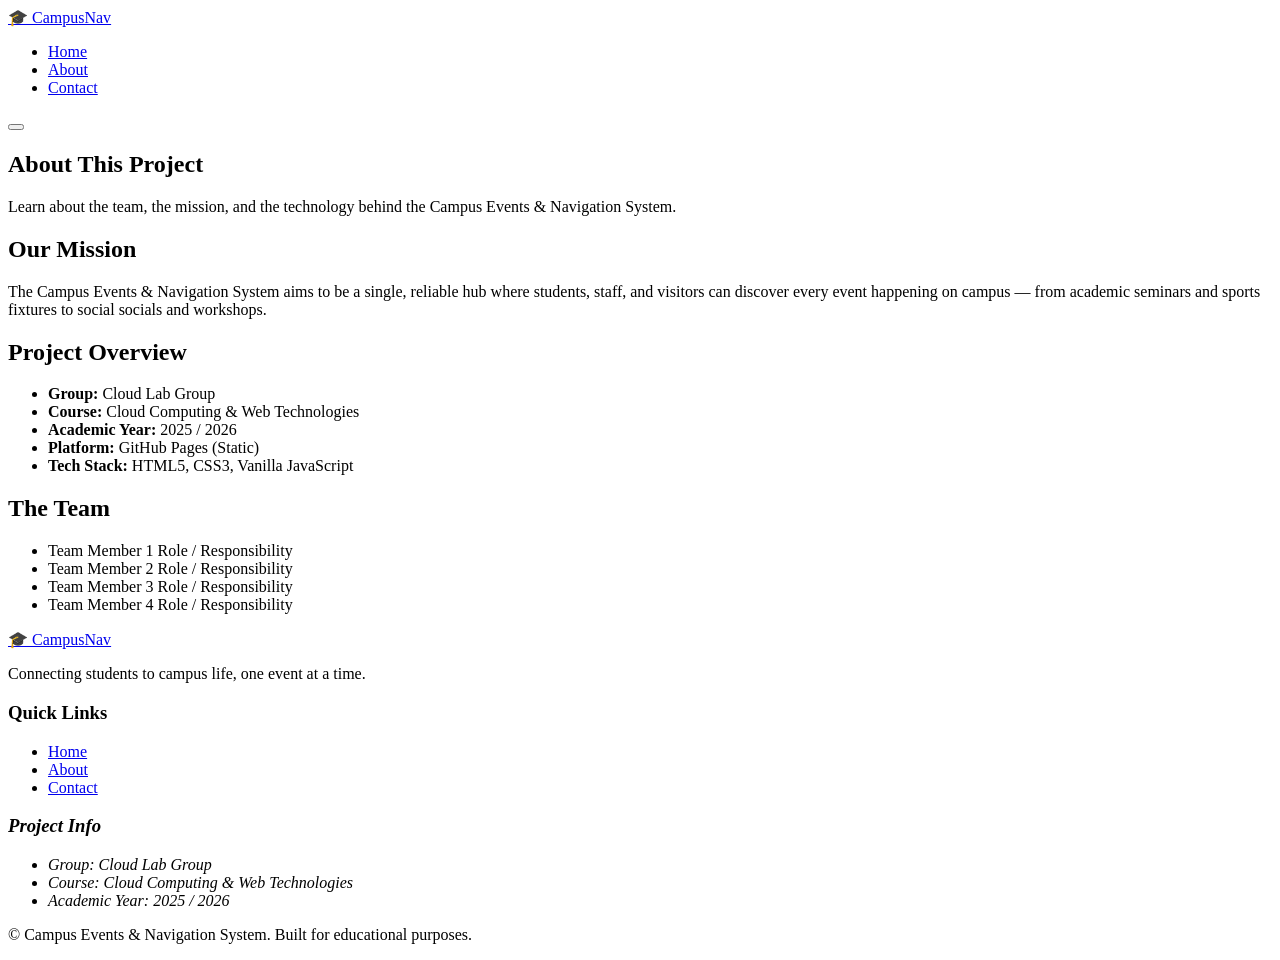
==== about.html @ 06e8fc64 "Initial commit: Set up campus events project structure" ====
<!DOCTYPE html>
<html lang="en">
  <head>
    <meta charset="UTF-8" />
    <meta name="viewport" content="width=device-width, initial-scale=1.0" />
    <meta
      name="description"
      content="About the Campus Events and Navigation System — our team, our mission, and the course behind the project."
    />
    <title>About | Campus Events &amp; Navigation System</title>
    <link rel="stylesheet" href="css/style.css" />
    <link rel="preconnect" href="https://fonts.googleapis.com" />
    <link rel="preconnect" href="https://fonts.gstatic.com" crossorigin />
    <link
      href="https://fonts.googleapis.com/css2?family=Inter:wght@400;500;600;700;800&display=swap"
      rel="stylesheet"
    />
  </head>

  <body>
    <!-- ===== HEADER & NAVIGATION ===== -->
    <header class="site-header">
      <div class="container header-inner">
        <a href="index.html" class="site-logo" aria-label="Campus Events Home">
          <span class="logo-icon" aria-hidden="true">🎓</span>
          <span class="logo-text">CampusNav</span>
        </a>

        <nav class="primary-nav" aria-label="Primary navigation">
          <ul class="nav-list" role="list">
            <li><a href="index.html" class="nav-link">Home</a></li>
            <li><a href="about.html" class="nav-link active" aria-current="page">About</a></li>
            <li><a href="contact.html" class="nav-link">Contact</a></li>
          </ul>
        </nav>

        <button
          class="nav-toggle"
          id="navToggle"
          aria-label="Toggle navigation menu"
          aria-expanded="false"
          aria-controls="primaryNav"
        >
          <span class="hamburger-bar"></span>
          <span class="hamburger-bar"></span>
          <span class="hamburger-bar"></span>
        </button>
      </div>
    </header>

    <main id="main-content">
      <!-- ===== PAGE HERO ===== -->
      <section class="page-hero" aria-labelledby="aboutHeading">
        <div class="container">
          <h1 id="aboutHeading" class="page-hero__title">About This Project</h1>
          <p class="page-hero__subtitle">
            Learn about the team, the mission, and the technology behind the
            Campus Events &amp; Navigation System.
          </p>
        </div>
      </section>

      <!-- ===== ABOUT CONTENT ===== -->
      <section class="about-section" aria-labelledby="missionHeading">
        <div class="container about-grid">

          <!-- Mission -->
          <article class="about-card">
            <h2 id="missionHeading" class="about-card__title">Our Mission</h2>
            <p class="about-card__body">
              The Campus Events &amp; Navigation System aims to be a single,
              reliable hub where students, staff, and visitors can discover
              every event happening on campus — from academic seminars and
              sports fixtures to social socials and workshops.
            </p>
          </article>

          <!-- Project Info -->
          <article class="about-card">
            <h2 class="about-card__title">Project Overview</h2>
            <ul class="about-card__list">
              <li><strong>Group:</strong> Cloud Lab Group</li>
              <li><strong>Course:</strong> Cloud Computing &amp; Web Technologies</li>
              <li><strong>Academic Year:</strong> 2025 / 2026</li>
              <li><strong>Platform:</strong> GitHub Pages (Static)</li>
              <li><strong>Tech Stack:</strong> HTML5, CSS3, Vanilla JavaScript</li>
            </ul>
          </article>

          <!-- Team -->
          <article class="about-card about-card--wide">
            <h2 class="about-card__title">The Team</h2>
            <p class="about-card__body">
              <!-- TODO: Team members to fill in their names and roles below -->
            </p>
            <ul class="team-list">
              <li class="team-member">
                <span class="team-member__name">Team Member 1</span>
                <span class="team-member__role">Role / Responsibility</span>
              </li>
              <li class="team-member">
                <span class="team-member__name">Team Member 2</span>
                <span class="team-member__role">Role / Responsibility</span>
              </li>
              <li class="team-member">
                <span class="team-member__name">Team Member 3</span>
                <span class="team-member__role">Role / Responsibility</span>
              </li>
              <li class="team-member">
                <span class="team-member__name">Team Member 4</span>
                <span class="team-member__role">Role / Responsibility</span>
              </li>
            </ul>
          </article>

        </div>
      </section>
    </main>

    <!-- ===== FOOTER ===== -->
    <footer class="site-footer">
      <div class="container footer-inner">
        <div class="footer-brand">
          <a href="index.html" class="site-logo site-logo--footer" aria-label="Campus Events Home">
            <span class="logo-icon" aria-hidden="true">🎓</span>
            <span class="logo-text">CampusNav</span>
          </a>
          <p class="footer-tagline">Connecting students to campus life, one event at a time.</p>
        </div>

        <nav class="footer-nav" aria-label="Footer navigation">
          <h3 class="footer-nav__heading">Quick Links</h3>
          <ul class="footer-nav__list" role="list">
            <li><a href="index.html" class="footer-link">Home</a></li>
            <li><a href="about.html" class="footer-link">About</a></li>
            <li><a href="contact.html" class="footer-link">Contact</a></li>
          </ul>
        </nav>

        <address class="footer-meta">
          <h3 class="footer-meta__heading">Project Info</h3>
          <ul class="footer-meta__list" role="list">
            <li><span class="meta-label">Group:</span> <span class="meta-value">Cloud Lab Group</span></li>
            <li><span class="meta-label">Course:</span> <span class="meta-value">Cloud Computing &amp; Web Technologies</span></li>
            <li><span class="meta-label">Academic Year:</span> <span class="meta-value">2025 / 2026</span></li>
          </ul>
        </address>
      </div>

      <div class="footer-bottom">
        <div class="container">
          <p class="footer-bottom__text">
            &copy; <span id="currentYear"></span> Campus Events &amp; Navigation System.
            Built for educational purposes.
          </p>
        </div>
      </div>
    </footer>

    <script src="js/script.js"></script>
  </body>
</html>
---- css/style.css ----
/* ============================================================
   Campus Events and Navigation System Styles
   Project: Cloud Lab Group Project
   Course:  Cloud Computing & Web Technologies
   Year:    2025 / 2026
   ============================================================ */


/* ------------------------------------------------------------
   1. CSS Reset & Base
   ------------------------------------------------------------ */


/* ------------------------------------------------------------
   2. CSS Custom Properties (Design Tokens)
   ------------------------------------------------------------ */


/* ------------------------------------------------------------
   3. Typography
   ------------------------------------------------------------ */


/* ------------------------------------------------------------
   4. Layout & Grid
   ------------------------------------------------------------ */


/* ------------------------------------------------------------
   5. Header & Navigation
   ------------------------------------------------------------ */


/* ------------------------------------------------------------
   6. Hero Section
   ------------------------------------------------------------ */


/* ------------------------------------------------------------
   7. Search Bar
   ------------------------------------------------------------ */


/* ------------------------------------------------------------
   8. Filter Chips
   ------------------------------------------------------------ */


/* ------------------------------------------------------------
   9. Events Section & Event Cards
   ------------------------------------------------------------ */


/* ------------------------------------------------------------
   10. Footer
   ------------------------------------------------------------ */


/* ------------------------------------------------------------
   11. Utility Classes
   ------------------------------------------------------------ */


/* ------------------------------------------------------------
   12. Responsive / Media Queries
   ------------------------------------------------------------ */
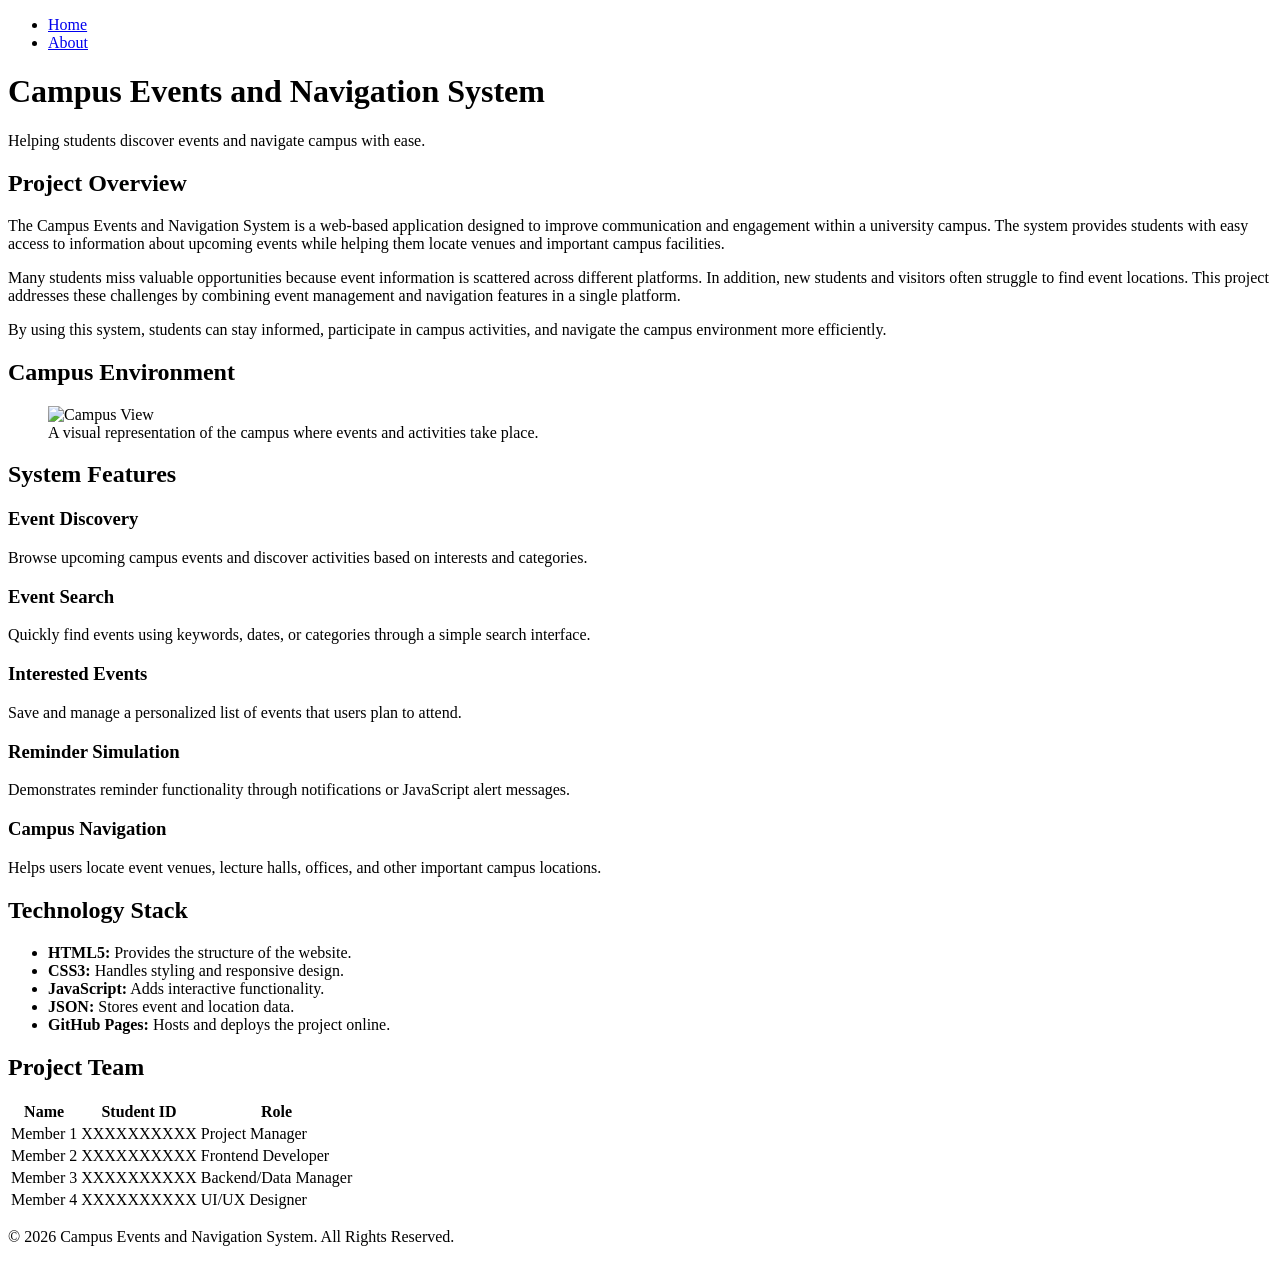
==== commit 7a23ea0b: "Update about.html" ====
--- a/about.html
+++ b/about.html
@@ -1,162 +1,136 @@
 <!DOCTYPE html>
 <html lang="en">
-  <head>
-    <meta charset="UTF-8" />
-    <meta name="viewport" content="width=device-width, initial-scale=1.0" />
-    <meta
-      name="description"
-      content="About the Campus Events and Navigation System — our team, our mission, and the course behind the project."
-    />
-    <title>About | Campus Events &amp; Navigation System</title>
-    <link rel="stylesheet" href="css/style.css" />
-    <link rel="preconnect" href="https://fonts.googleapis.com" />
-    <link rel="preconnect" href="https://fonts.gstatic.com" crossorigin />
-    <link
-      href="https://fonts.googleapis.com/css2?family=Inter:wght@400;500;600;700;800&display=swap"
-      rel="stylesheet"
-    />
-  </head>
-
-  <body>
-    <!-- ===== HEADER & NAVIGATION ===== -->
-    <header class="site-header">
-      <div class="container header-inner">
-        <a href="index.html" class="site-logo" aria-label="Campus Events Home">
-          <span class="logo-icon" aria-hidden="true">🎓</span>
-          <span class="logo-text">CampusNav</span>
-        </a>
-
-        <nav class="primary-nav" aria-label="Primary navigation">
-          <ul class="nav-list" role="list">
-            <li><a href="index.html" class="nav-link">Home</a></li>
-            <li><a href="about.html" class="nav-link active" aria-current="page">About</a></li>
-            <li><a href="contact.html" class="nav-link">Contact</a></li>
-          </ul>
-        </nav>
-
-        <button
-          class="nav-toggle"
-          id="navToggle"
-          aria-label="Toggle navigation menu"
-          aria-expanded="false"
-          aria-controls="primaryNav"
-        >
-          <span class="hamburger-bar"></span>
-          <span class="hamburger-bar"></span>
-          <span class="hamburger-bar"></span>
-        </button>
-      </div>
-    </header>
-
-    <main id="main-content">
-      <!-- ===== PAGE HERO ===== -->
-      <section class="page-hero" aria-labelledby="aboutHeading">
-        <div class="container">
-          <h1 id="aboutHeading" class="page-hero__title">About This Project</h1>
-          <p class="page-hero__subtitle">
-            Learn about the team, the mission, and the technology behind the
-            Campus Events &amp; Navigation System.
-          </p>
-        </div>
-      </section>
-
-      <!-- ===== ABOUT CONTENT ===== -->
-      <section class="about-section" aria-labelledby="missionHeading">
-        <div class="container about-grid">
-
-          <!-- Mission -->
-          <article class="about-card">
-            <h2 id="missionHeading" class="about-card__title">Our Mission</h2>
-            <p class="about-card__body">
-              The Campus Events &amp; Navigation System aims to be a single,
-              reliable hub where students, staff, and visitors can discover
-              every event happening on campus — from academic seminars and
-              sports fixtures to social socials and workshops.
+<head>
+    <meta charset="UTF-8">
+    <meta name="viewport" content="width=device-width, initial-scale=1.0">
+    <title>About - Campus Events and Navigation System</title>
+    <link rel="stylesheet" href="style.css">
+</head>
+<body>
+<header>
+    <nav>
+        <ul>
+            <li><a href="index.html">Home</a></li>
+            <li><a href="about.html">About</a></li>
+        </ul>
+    </nav>
+    <h1>Campus Events and Navigation System</h1>
+    <p>Helping students discover events and navigate campus with ease.</p>
+</header>
+<main>
+    <section id="overview">
+        <h2>Project Overview</h2>
+        <p>
+            The Campus Events and Navigation System is a web-based application designed
+            to improve communication and engagement within a university campus. The
+            system provides students with easy access to information about upcoming
+            events while helping them locate venues and important campus facilities.
+        </p>
+        <p>
+            Many students miss valuable opportunities because event information is
+            scattered across different platforms. In addition, new students and visitors
+            often struggle to find event locations. This project addresses these
+            challenges by combining event management and navigation features in a
+            single platform.
+        </p>
+        <p>
+            By using this system, students can stay informed, participate in campus
+            activities, and navigate the campus environment more efficiently.
+        </p>
+    </section>
+    <section id="image-section">
+        <h2>Campus Environment</h2>
+        <figure>
+            <img src="images/campus.jpg" alt="Campus View">
+            <figcaption>
+                A visual representation of the campus where events and activities take place.
+            </figcaption>
+        </figure>
+    </section>
+    <section id="features">
+        <h2>System Features</h2>
+        <article>
+            <h3>Event Discovery</h3>
+            <p>
+                Browse upcoming campus events and discover activities based on interests
+                and categories.
             </p>
-          </article>
-
-          <!-- Project Info -->
-          <article class="about-card">
-            <h2 class="about-card__title">Project Overview</h2>
-            <ul class="about-card__list">
-              <li><strong>Group:</strong> Cloud Lab Group</li>
-              <li><strong>Course:</strong> Cloud Computing &amp; Web Technologies</li>
-              <li><strong>Academic Year:</strong> 2025 / 2026</li>
-              <li><strong>Platform:</strong> GitHub Pages (Static)</li>
-              <li><strong>Tech Stack:</strong> HTML5, CSS3, Vanilla JavaScript</li>
-            </ul>
-          </article>
-
-          <!-- Team -->
-          <article class="about-card about-card--wide">
-            <h2 class="about-card__title">The Team</h2>
-            <p class="about-card__body">
-              <!-- TODO: Team members to fill in their names and roles below -->
+        </article>
+        <article>
+            <h3>Event Search</h3>
+            <p>
+                Quickly find events using keywords, dates, or categories through a
+                simple search interface.
             </p>
-            <ul class="team-list">
-              <li class="team-member">
-                <span class="team-member__name">Team Member 1</span>
-                <span class="team-member__role">Role / Responsibility</span>
-              </li>
-              <li class="team-member">
-                <span class="team-member__name">Team Member 2</span>
-                <span class="team-member__role">Role / Responsibility</span>
-              </li>
-              <li class="team-member">
-                <span class="team-member__name">Team Member 3</span>
-                <span class="team-member__role">Role / Responsibility</span>
-              </li>
-              <li class="team-member">
-                <span class="team-member__name">Team Member 4</span>
-                <span class="team-member__role">Role / Responsibility</span>
-              </li>
-            </ul>
-          </article>
-
-        </div>
-      </section>
-    </main>
-
-    <!-- ===== FOOTER ===== -->
-    <footer class="site-footer">
-      <div class="container footer-inner">
-        <div class="footer-brand">
-          <a href="index.html" class="site-logo site-logo--footer" aria-label="Campus Events Home">
-            <span class="logo-icon" aria-hidden="true">🎓</span>
-            <span class="logo-text">CampusNav</span>
-          </a>
-          <p class="footer-tagline">Connecting students to campus life, one event at a time.</p>
-        </div>
-
-        <nav class="footer-nav" aria-label="Footer navigation">
-          <h3 class="footer-nav__heading">Quick Links</h3>
-          <ul class="footer-nav__list" role="list">
-            <li><a href="index.html" class="footer-link">Home</a></li>
-            <li><a href="about.html" class="footer-link">About</a></li>
-            <li><a href="contact.html" class="footer-link">Contact</a></li>
-          </ul>
-        </nav>
-
-        <address class="footer-meta">
-          <h3 class="footer-meta__heading">Project Info</h3>
-          <ul class="footer-meta__list" role="list">
-            <li><span class="meta-label">Group:</span> <span class="meta-value">Cloud Lab Group</span></li>
-            <li><span class="meta-label">Course:</span> <span class="meta-value">Cloud Computing &amp; Web Technologies</span></li>
-            <li><span class="meta-label">Academic Year:</span> <span class="meta-value">2025 / 2026</span></li>
-          </ul>
-        </address>
-      </div>
-
-      <div class="footer-bottom">
-        <div class="container">
-          <p class="footer-bottom__text">
-            &copy; <span id="currentYear"></span> Campus Events &amp; Navigation System.
-            Built for educational purposes.
-          </p>
-        </div>
-      </div>
-    </footer>
-
-    <script src="js/script.js"></script>
-  </body>
+        </article>
+        <article>
+            <h3>Interested Events</h3>
+            <p>
+                Save and manage a personalized list of events that users plan to attend.
+            </p>
+        </article>
+        <article>
+            <h3>Reminder Simulation</h3>
+            <p>
+                Demonstrates reminder functionality through notifications or JavaScript
+                alert messages.
+            </p>
+        </article>
+        <article>
+            <h3>Campus Navigation</h3>
+            <p>
+                Helps users locate event venues, lecture halls, offices, and other
+                important campus locations.
+            </p>
+        </article>
+    </section>
+    <section id="technology">
+        <h2>Technology Stack</h2>
+        <ul>
+            <li><strong>HTML5:</strong> Provides the structure of the website.</li>
+            <li><strong>CSS3:</strong> Handles styling and responsive design.</li>
+            <li><strong>JavaScript:</strong> Adds interactive functionality.</li>
+            <li><strong>JSON:</strong> Stores event and location data.</li>
+            <li><strong>GitHub Pages:</strong> Hosts and deploys the project online.</li>
+        </ul>
+    </section>
+    <section id="team">
+        <h2>Project Team</h2>
+        <table>
+            <thead>
+                <tr>
+                    <th>Name</th>
+                    <th>Student ID</th>
+                    <th>Role</th>
+                </tr>
+            </thead>
+            <tbody>
+                <tr>
+                    <td>Member 1</td>
+                    <td>XXXXXXXXXX</td>
+                    <td>Project Manager</td>
+                </tr>
+                <tr>
+                    <td>Member 2</td>
+                    <td>XXXXXXXXXX</td>
+                    <td>Frontend Developer</td>
+                </tr>
+                <tr>
+                    <td>Member 3</td>
+                    <td>XXXXXXXXXX</td>
+                    <td>Backend/Data Manager</td>
+                </tr>
+                <tr>
+                    <td>Member 4</td>
+                    <td>XXXXXXXXXX</td>
+                    <td>UI/UX Designer</td>
+                </tr>
+            </tbody>
+        </table>
+    </section>
+</main>
+<footer>
+    <p>&copy; 2026 Campus Events and Navigation System. All Rights Reserved.</p>
+</footer>
+</body>
 </html>
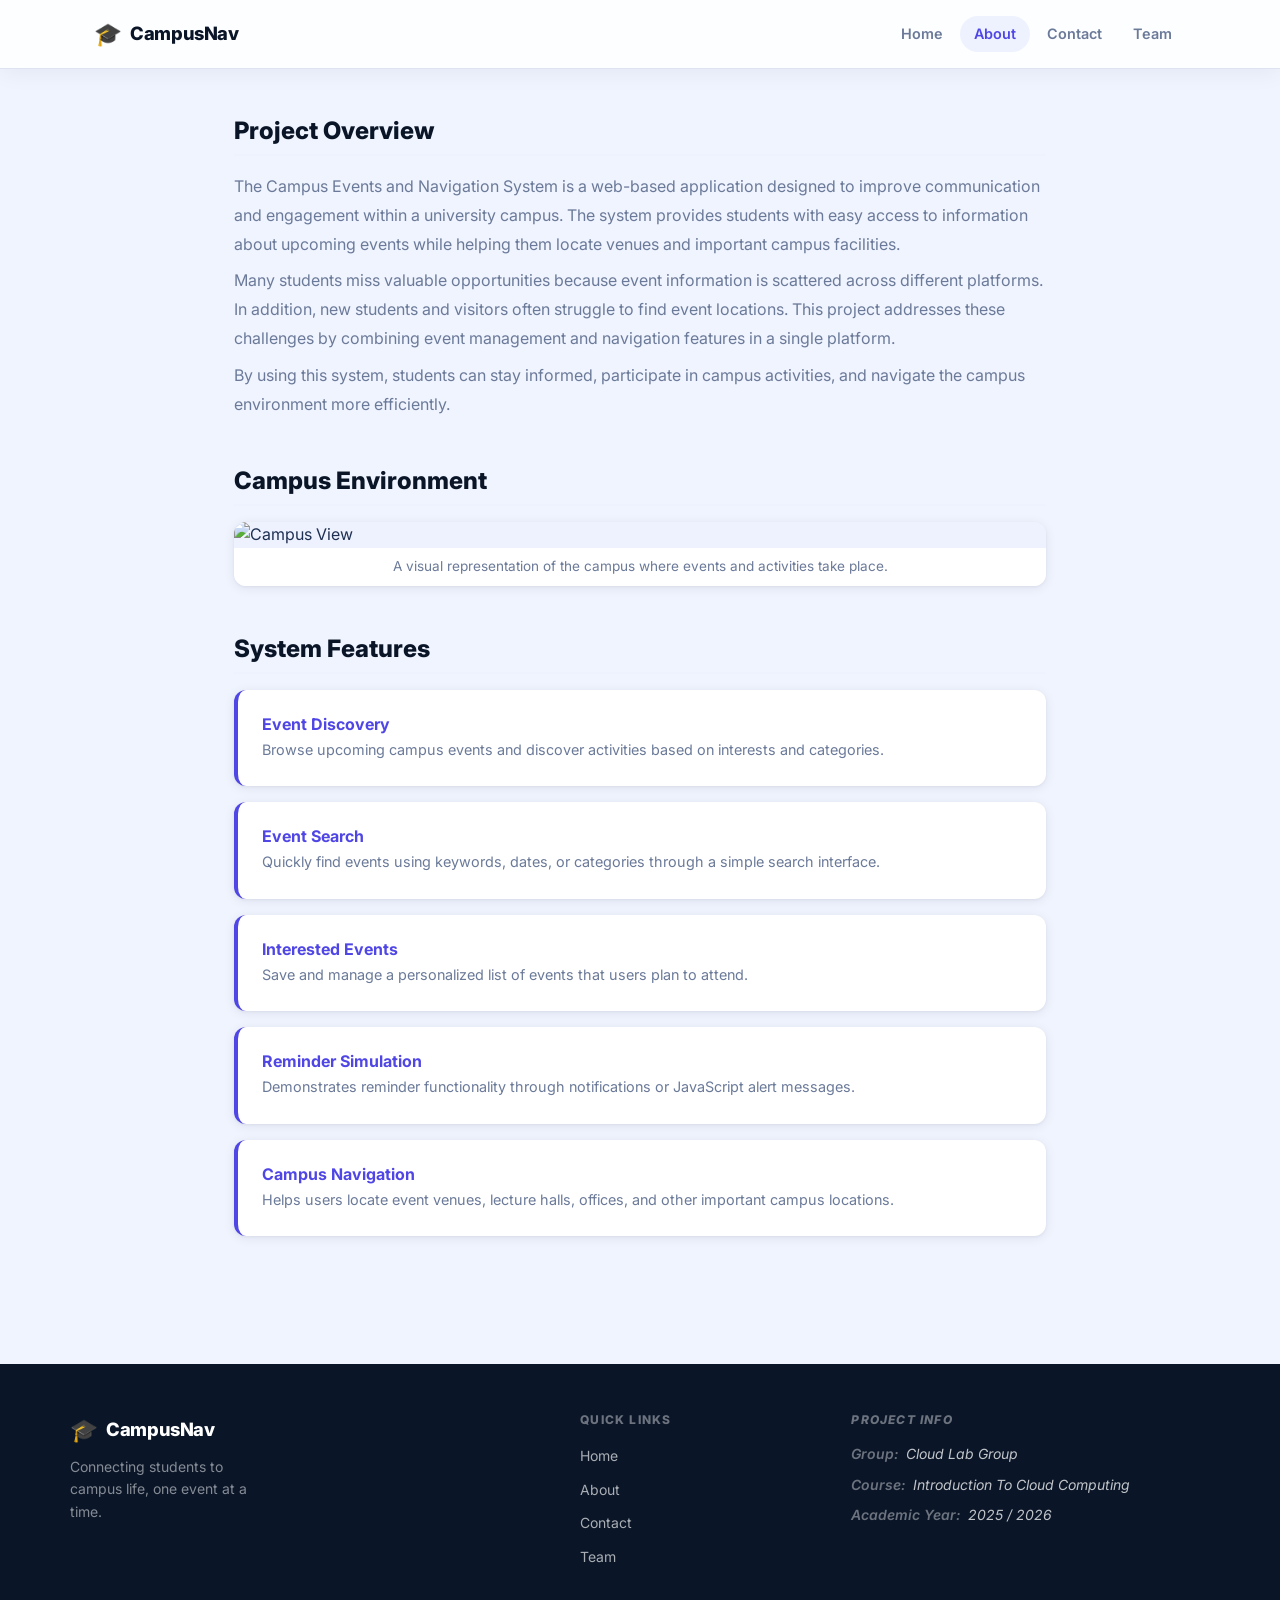
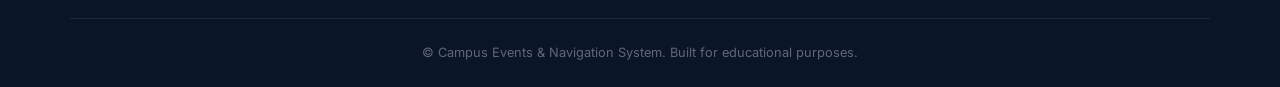
==== commit be11e433: "Update about.html" ====
--- a/about.html
+++ b/about.html
@@ -3,21 +3,53 @@
 <head>
     <meta charset="UTF-8">
     <meta name="viewport" content="width=device-width, initial-scale=1.0">
-    <title>About - Campus Events and Navigation System</title>
-    <link rel="stylesheet" href="style.css">
+    <meta name="description" content="About the Campus Events and Navigation System — features, goals, and project overview.">
+    <title>About - Campus Events &amp; Navigation System</title>
+
+    <!-- External Stylesheet -->
+    <link rel="stylesheet" href="css/style.css">
+
+    <!-- Google Fonts -->
+    <link rel="preconnect" href="https://fonts.googleapis.com">
+    <link rel="preconnect" href="https://fonts.gstatic.com" crossorigin>
+    <link href="https://fonts.googleapis.com/css2?family=Inter:wght@400;500;600;700;800&display=swap" rel="stylesheet">
 </head>
 <body>
-<header>
-    <nav>
-        <ul>
-            <li><a href="index.html">Home</a></li>
-            <li><a href="about.html">About</a></li>
-        </ul>
-    </nav>
-    <h1>Campus Events and Navigation System</h1>
-    <p>Helping students discover events and navigate campus with ease.</p>
+<!-- ===== HEADER & NAVIGATION ===== -->
+<header class="site-header">
+    <div class="container header-inner">
+        <!-- Site Logo / Brand -->
+        <a href="index.html" class="site-logo" aria-label="Campus Events Home">
+            <span class="logo-icon" aria-hidden="true">🎓</span>
+            <span class="logo-text">CampusNav</span>
+        </a>
+
+        <!-- Primary Navigation -->
+        <nav class="primary-nav" aria-label="Primary navigation">
+            <ul class="nav-list" role="list">
+                <li><a href="index.html" class="nav-link">Home</a></li>
+                <li><a href="about.html" class="nav-link active" aria-current="page">About</a></li>
+                <li><a href="contact.html" class="nav-link">Contact</a></li>
+                <li><a href="team.html" class="nav-link">Team</a></li>
+            </ul>
+        </nav>
+
+        <!-- Mobile hamburger toggle -->
+        <button
+            class="nav-toggle"
+            id="navToggle"
+            aria-label="Toggle navigation menu"
+            aria-expanded="false"
+            aria-controls="primaryNav"
+        >
+            <span class="hamburger-bar"></span>
+            <span class="hamburger-bar"></span>
+            <span class="hamburger-bar"></span>
+        </button>
+    </div>
 </header>
-<main>
+
+<main id="main-content">
     <section id="overview">
         <h2>Project Overview</h2>
         <p>
@@ -84,53 +116,63 @@
             </p>
         </article>
     </section>
-    <section id="technology">
-        <h2>Technology Stack</h2>
-        <ul>
-            <li><strong>HTML5:</strong> Provides the structure of the website.</li>
-            <li><strong>CSS3:</strong> Handles styling and responsive design.</li>
-            <li><strong>JavaScript:</strong> Adds interactive functionality.</li>
-            <li><strong>JSON:</strong> Stores event and location data.</li>
-            <li><strong>GitHub Pages:</strong> Hosts and deploys the project online.</li>
-        </ul>
-    </section>
-    <section id="team">
-        <h2>Project Team</h2>
-        <table>
-            <thead>
-                <tr>
-                    <th>Name</th>
-                    <th>Student ID</th>
-                    <th>Role</th>
-                </tr>
-            </thead>
-            <tbody>
-                <tr>
-                    <td>Member 1</td>
-                    <td>XXXXXXXXXX</td>
-                    <td>Project Manager</td>
-                </tr>
-                <tr>
-                    <td>Member 2</td>
-                    <td>XXXXXXXXXX</td>
-                    <td>Frontend Developer</td>
-                </tr>
-                <tr>
-                    <td>Member 3</td>
-                    <td>XXXXXXXXXX</td>
-                    <td>Backend/Data Manager</td>
-                </tr>
-                <tr>
-                    <td>Member 4</td>
-                    <td>XXXXXXXXXX</td>
-                    <td>UI/UX Designer</td>
-                </tr>
-            </tbody>
-        </table>
-    </section>
+   
 </main>
-<footer>
-    <p>&copy; 2026 Campus Events and Navigation System. All Rights Reserved.</p>
+<footer class="site-footer">
+    <div class="container footer-inner">
+        <!-- Brand column -->
+        <div class="footer-brand">
+            <a href="index.html" class="site-logo site-logo--footer" aria-label="Campus Events Home">
+                <span class="logo-icon" aria-hidden="true">🎓</span>
+                <span class="logo-text">CampusNav</span>
+            </a>
+            <p class="footer-tagline">
+                Connecting students to campus life, one event at a time.
+            </p>
+        </div>
+
+        <!-- Quick links -->
+        <nav class="footer-nav" aria-label="Footer navigation">
+            <h3 class="footer-nav__heading">Quick Links</h3>
+            <ul class="footer-nav__list" role="list">
+                <li><a href="index.html" class="footer-link">Home</a></li>
+                <li><a href="about.html" class="footer-link">About</a></li>
+                <li><a href="contact.html" class="footer-link">Contact</a></li>
+                <li><a href="team.html" class="footer-link">Team</a></li>
+            </ul>
+        </nav>
+
+        <!-- Project info -->
+        <address class="footer-meta">
+            <h3 class="footer-meta__heading">Project Info</h3>
+            <ul class="footer-meta__list" role="list">
+                <li>
+                    <span class="meta-label">Group:</span>
+                    <span class="meta-value" id="groupName">Cloud Lab Group</span>
+                </li>
+                <li>
+                    <span class="meta-label">Course:</span>
+                    <span class="meta-value" id="courseTitle">Introduction To Cloud Computing</span>
+                </li>
+                <li>
+                    <span class="meta-label">Academic Year:</span>
+                    <span class="meta-value" id="academicYear">2025 / 2026</span>
+                </li>
+            </ul>
+        </address>
+    </div>
+
+    <!-- Bottom bar -->
+    <div class="footer-bottom">
+        <div class="container">
+            <p class="footer-bottom__text">
+                &copy; <span id="currentYear"></span> Campus Events &amp; Navigation System.
+                Built for educational purposes.
+            </p>
+        </div>
+    </div>
 </footer>
+
+<script src="js/app.js"></script>
 </body>
 </html>
--- a/css/style.css
+++ b/css/style.css
@@ -0,0 +1,1163 @@
+/* ===================================================================
+   CampusNav — style.css
+   Covers: index.html · about.html · contact.html · team.html
+   =================================================================== */
+
+/* ── 1. DESIGN TOKENS ─────────────────────────────────────────────── */
+:root {
+  /* Palette */
+  --color-bg:          #F0F4FF;
+  --color-surface:     #FFFFFF;
+  --color-navy:        #0A1628;
+  --color-navy-mid:    #1E2F52;
+  --color-indigo:      #4F46E5;
+  --color-indigo-dark: #3730A3;
+  --color-indigo-soft: #EEF2FF;
+  --color-amber:       #F59E0B;
+  --color-amber-soft:  #FFFBEB;
+  --color-text:        #1E2F52;
+  --color-text-muted:  #6B7A99;
+  --color-border:      #DDE3F0;
+
+  /* Category accent colours (left-border on event cards) */
+  --cat-academic: #4F46E5;
+  --cat-social:   #EC4899;
+  --cat-sports:   #10B981;
+  --cat-workshop: #F59E0B;
+  --cat-default:  #8B5CF6;
+
+  /* Typography */
+  --font-base: 'Inter', system-ui, -apple-system, sans-serif;
+
+  /* Spacing scale */
+  --space-xs:  0.25rem;
+  --space-sm:  0.5rem;
+  --space-md:  1rem;
+  --space-lg:  1.5rem;
+  --space-xl:  2rem;
+  --space-2xl: 3rem;
+  --space-3xl: 5rem;
+
+  /* Radii */
+  --radius-sm: 6px;
+  --radius-md: 12px;
+  --radius-lg: 20px;
+  --radius-pill: 999px;
+
+  /* Shadows */
+  --shadow-card: 0 2px 12px rgba(10,22,40,.08), 0 1px 3px rgba(10,22,40,.05);
+  --shadow-card-hover: 0 8px 32px rgba(79,70,229,.18), 0 2px 8px rgba(10,22,40,.08);
+  --shadow-header: 0 1px 0 var(--color-border), 0 4px 24px rgba(10,22,40,.06);
+
+  /* Transitions */
+  --transition: 0.2s ease;
+  --transition-slow: 0.35s ease;
+}
+
+/* ── 2. RESET & BASE ──────────────────────────────────────────────── */
+*, *::before, *::after {
+  box-sizing: border-box;
+  margin: 0;
+  padding: 0;
+}
+
+html {
+  scroll-behavior: smooth;
+  font-size: 16px;
+  -webkit-text-size-adjust: 100%;
+}
+
+body {
+  font-family: var(--font-base);
+  background: var(--color-bg);
+  color: var(--color-text);
+  line-height: 1.6;
+  min-height: 100vh;
+  display: flex;
+  flex-direction: column;
+}
+
+main {
+  flex: 1;
+}
+
+img {
+  max-width: 100%;
+  height: auto;
+  display: block;
+}
+
+a {
+  color: var(--color-indigo);
+  text-decoration: none;
+  transition: color var(--transition);
+}
+
+a:hover { color: var(--color-indigo-dark); }
+
+ul, ol { list-style: none; }
+
+h1, h2, h3, h4 {
+  font-family: var(--font-base);
+  color: var(--color-navy);
+  line-height: 1.25;
+  font-weight: 800;
+}
+
+/* Screen-reader-only utility */
+.sr-only {
+  position: absolute;
+  width: 1px;
+  height: 1px;
+  padding: 0;
+  margin: -1px;
+  overflow: hidden;
+  clip: rect(0,0,0,0);
+  white-space: nowrap;
+  border: 0;
+}
+
+/* Hidden utility */
+.hidden { display: none !important; }
+
+/* ── 3. LAYOUT CONTAINER ──────────────────────────────────────────── */
+.container {
+  width: 100%;
+  max-width: 1140px;
+  margin: 0 auto;
+  padding: 0 var(--space-lg);
+}
+
+/* ── 4. HEADER ────────────────────────────────────────────────────── */
+.site-header {
+  position: sticky;
+  top: 0;
+  z-index: 100;
+  background: rgba(255,255,255,0.85);
+  backdrop-filter: blur(14px);
+  -webkit-backdrop-filter: blur(14px);
+  box-shadow: var(--shadow-header);
+  transition: box-shadow var(--transition);
+}
+
+.header-inner {
+  display: flex;
+  align-items: center;
+  justify-content: space-between;
+  height: 68px;
+  gap: var(--space-lg);
+}
+
+/* Logo */
+.site-logo {
+  display: flex;
+  align-items: center;
+  gap: var(--space-sm);
+  color: var(--color-navy);
+  font-weight: 800;
+  font-size: 1.15rem;
+  text-decoration: none;
+  flex-shrink: 0;
+}
+.site-logo:hover { color: var(--color-indigo); }
+.logo-icon { font-size: 1.4rem; }
+.logo-text  { letter-spacing: -0.02em; }
+
+/* Nav */
+.primary-nav { margin-left: auto; }
+
+.nav-list {
+  display: flex;
+  gap: var(--space-xs);
+  align-items: center;
+}
+
+.nav-link {
+  display: inline-block;
+  padding: 0.4rem 0.85rem;
+  border-radius: var(--radius-pill);
+  font-size: 0.9rem;
+  font-weight: 600;
+  color: var(--color-text-muted);
+  transition: background var(--transition), color var(--transition);
+}
+.nav-link:hover,
+.nav-link.active {
+  background: var(--color-indigo-soft);
+  color: var(--color-indigo);
+}
+
+/* Mobile hamburger */
+.nav-toggle {
+  display: none;
+  flex-direction: column;
+  justify-content: center;
+  gap: 5px;
+  width: 40px;
+  height: 40px;
+  border: none;
+  background: none;
+  cursor: pointer;
+  padding: var(--space-sm);
+  border-radius: var(--radius-sm);
+  transition: background var(--transition);
+  flex-shrink: 0;
+}
+.nav-toggle:hover { background: var(--color-indigo-soft); }
+
+.hamburger-bar {
+  display: block;
+  width: 22px;
+  height: 2px;
+  background: var(--color-navy);
+  border-radius: 2px;
+  transition: transform var(--transition), opacity var(--transition);
+}
+
+/* Hamburger → X animation */
+.nav-toggle.is-open .hamburger-bar:nth-child(1) { transform: translateY(7px) rotate(45deg); }
+.nav-toggle.is-open .hamburger-bar:nth-child(2) { opacity: 0; }
+.nav-toggle.is-open .hamburger-bar:nth-child(3) { transform: translateY(-7px) rotate(-45deg); }
+
+/* Mobile nav open state */
+@media (max-width: 768px) {
+  .nav-toggle { display: flex; }
+
+  .primary-nav {
+    display: none;
+    position: absolute;
+    top: 68px;
+    left: 0;
+    right: 0;
+    background: rgba(255,255,255,0.97);
+    backdrop-filter: blur(14px);
+    border-top: 1px solid var(--color-border);
+    padding: var(--space-md) var(--space-lg) var(--space-xl);
+    box-shadow: 0 8px 32px rgba(10,22,40,.12);
+    z-index: 99;
+  }
+
+  .primary-nav.is-open { display: block; }
+
+  .nav-list {
+    flex-direction: column;
+    align-items: flex-start;
+    gap: var(--space-xs);
+  }
+
+  .nav-link {
+    font-size: 1rem;
+    padding: 0.6rem 1rem;
+    width: 100%;
+  }
+}
+
+/* ── 5. HERO ──────────────────────────────────────────────────────── */
+.hero {
+  position: relative;
+  overflow: hidden;
+  background: linear-gradient(135deg, var(--color-navy) 0%, var(--color-navy-mid) 50%, #1A237E 100%);
+  padding: var(--space-3xl) 0;
+  min-height: 520px;
+  display: flex;
+  align-items: center;
+}
+
+.hero--team { min-height: 320px; padding: var(--space-2xl) 0; }
+
+.hero-inner {
+  position: relative;
+  z-index: 2;
+  text-align: center;
+}
+
+.hero-badge {
+  display: inline-flex;
+  align-items: center;
+  gap: var(--space-sm);
+  background: rgba(245,158,11,0.18);
+  border: 1px solid rgba(245,158,11,0.4);
+  color: var(--color-amber);
+  padding: 0.35rem 1rem;
+  border-radius: var(--radius-pill);
+  font-size: 0.82rem;
+  font-weight: 700;
+  text-transform: uppercase;
+  letter-spacing: 0.06em;
+  margin-bottom: var(--space-lg);
+}
+
+.hero-title {
+  font-size: clamp(2rem, 5vw, 3.5rem);
+  font-weight: 800;
+  color: #FFFFFF;
+  line-height: 1.15;
+  margin-bottom: var(--space-lg);
+  letter-spacing: -0.03em;
+}
+
+.hero-title--accent {
+  background: linear-gradient(90deg, var(--color-indigo) 0%, #818CF8 100%);
+  -webkit-background-clip: text;
+  -webkit-text-fill-color: transparent;
+  background-clip: text;
+}
+
+.hero-subtitle {
+  font-size: 1.1rem;
+  color: rgba(255,255,255,0.72);
+  max-width: 580px;
+  margin: 0 auto var(--space-xl);
+  line-height: 1.7;
+}
+
+/* Decorative background blobs */
+.hero-blob {
+  position: absolute;
+  border-radius: 50%;
+  filter: blur(80px);
+  opacity: 0.35;
+  pointer-events: none;
+  animation: blobFloat 8s ease-in-out infinite alternate;
+}
+.hero-blob--1 {
+  width: 500px; height: 500px;
+  background: var(--color-indigo);
+  top: -150px; right: -100px;
+  animation-delay: 0s;
+}
+.hero-blob--2 {
+  width: 400px; height: 400px;
+  background: #312E81;
+  bottom: -120px; left: -80px;
+  animation-delay: -4s;
+}
+
+@keyframes blobFloat {
+  from { transform: translate(0,0) scale(1); }
+  to   { transform: translate(30px, -20px) scale(1.05); }
+}
+
+@media (prefers-reduced-motion: reduce) {
+  .hero-blob { animation: none; }
+}
+
+/* ── 6. SEARCH ────────────────────────────────────────────────────── */
+.search-wrapper {
+  max-width: 620px;
+  margin: 0 auto var(--space-lg);
+}
+
+.search-form { width: 100%; }
+
+.search-input-group {
+  display: flex;
+  align-items: center;
+  background: var(--color-surface);
+  border-radius: var(--radius-pill);
+  border: 2px solid transparent;
+  box-shadow: 0 4px 24px rgba(10,22,40,.25);
+  overflow: hidden;
+  transition: border-color var(--transition), box-shadow var(--transition);
+}
+
+.search-input-group:focus-within {
+  border-color: var(--color-indigo);
+  box-shadow: 0 4px 24px rgba(79,70,229,.3);
+}
+
+.search-icon {
+  padding: 0 var(--space-md) 0 var(--space-lg);
+  font-size: 1rem;
+  flex-shrink: 0;
+}
+
+.search-input {
+  flex: 1;
+  border: none;
+  outline: none;
+  font-family: var(--font-base);
+  font-size: 0.95rem;
+  color: var(--color-text);
+  padding: 0.85rem 0;
+  background: transparent;
+  min-width: 0;
+}
+.search-input::placeholder { color: var(--color-text-muted); }
+
+.search-btn {
+  flex-shrink: 0;
+  background: var(--color-indigo);
+  color: #fff;
+  border: none;
+  padding: 0.75rem 1.5rem;
+  font-family: var(--font-base);
+  font-size: 0.9rem;
+  font-weight: 700;
+  cursor: pointer;
+  transition: background var(--transition);
+  border-radius: 0 var(--radius-pill) var(--radius-pill) 0;
+  margin: 2px;
+}
+.search-btn:hover { background: var(--color-indigo-dark); }
+
+/* ── 7. FILTER CHIPS ──────────────────────────────────────────────── */
+.filter-chips {
+  display: flex;
+  flex-wrap: wrap;
+  justify-content: center;
+  gap: var(--space-sm);
+  margin-top: var(--space-sm);
+}
+
+.chip {
+  background: rgba(255,255,255,0.1);
+  border: 1px solid rgba(255,255,255,0.2);
+  color: rgba(255,255,255,0.8);
+  padding: 0.4rem 1rem;
+  border-radius: var(--radius-pill);
+  font-family: var(--font-base);
+  font-size: 0.82rem;
+  font-weight: 600;
+  cursor: pointer;
+  transition: background var(--transition), color var(--transition), border-color var(--transition), transform var(--transition);
+}
+.chip:hover {
+  background: rgba(255,255,255,0.18);
+  color: #fff;
+  transform: translateY(-1px);
+}
+.chip--active {
+  background: var(--color-indigo);
+  border-color: var(--color-indigo);
+  color: #fff;
+}
+
+/* ── 8. EVENTS SECTION ────────────────────────────────────────────── */
+.events-section {
+  padding: var(--space-3xl) 0;
+}
+
+.section-header {
+  text-align: center;
+  margin-bottom: var(--space-2xl);
+}
+
+.section-title {
+  font-size: clamp(1.6rem, 3vw, 2.2rem);
+  margin-bottom: var(--space-sm);
+}
+
+.section-subtitle {
+  color: var(--color-text-muted);
+  font-size: 1rem;
+  max-width: 520px;
+  margin: 0 auto;
+}
+
+/* Toolbar */
+.events-toolbar {
+  display: flex;
+  align-items: center;
+  justify-content: space-between;
+  flex-wrap: wrap;
+  gap: var(--space-md);
+  margin-bottom: var(--space-xl);
+}
+
+.events-count {
+  font-size: 0.9rem;
+  color: var(--color-text-muted);
+  font-weight: 500;
+}
+
+.sort-controls {
+  display: flex;
+  align-items: center;
+  gap: var(--space-sm);
+}
+
+.sort-label {
+  font-size: 0.85rem;
+  font-weight: 600;
+  color: var(--color-text-muted);
+}
+
+.sort-select {
+  font-family: var(--font-base);
+  font-size: 0.85rem;
+  font-weight: 600;
+  color: var(--color-text);
+  background: var(--color-surface);
+  border: 1px solid var(--color-border);
+  border-radius: var(--radius-sm);
+  padding: 0.4rem 0.8rem;
+  cursor: pointer;
+  outline: none;
+  transition: border-color var(--transition);
+}
+.sort-select:focus { border-color: var(--color-indigo); }
+
+/* Events grid */
+.events-grid {
+  display: grid;
+  grid-template-columns: repeat(auto-fill, minmax(290px, 1fr));
+  gap: var(--space-xl);
+}
+
+/* ── 9. EVENT CARD ────────────────────────────────────────────────── */
+.event-card {
+  background: var(--color-surface);
+  border-radius: var(--radius-md);
+  overflow: hidden;
+  box-shadow: var(--shadow-card);
+  border-left: 4px solid var(--color-indigo);
+  display: flex;
+  flex-direction: column;
+  transition: transform var(--transition-slow), box-shadow var(--transition-slow), border-color var(--transition);
+  cursor: pointer;
+}
+.event-card:hover {
+  transform: translateY(-5px);
+  box-shadow: var(--shadow-card-hover);
+}
+
+/* Category-based border accent */
+.event-card[data-category="academic"] { border-left-color: var(--cat-academic); }
+.event-card[data-category="social"]   { border-left-color: var(--cat-social);   }
+.event-card[data-category="sports"]   { border-left-color: var(--cat-sports);   }
+.event-card[data-category="workshop"] { border-left-color: var(--cat-workshop); }
+
+.event-image {
+  width: 100%;
+  height: 180px;
+  object-fit: cover;
+  background: linear-gradient(135deg, var(--color-indigo-soft), #dde3f0);
+  display: block;
+  flex-shrink: 0;
+}
+
+.event-content {
+  padding: var(--space-lg);
+  flex: 1;
+  display: flex;
+  flex-direction: column;
+  gap: var(--space-sm);
+}
+
+.event-title {
+  font-size: 1.05rem;
+  font-weight: 700;
+  color: var(--color-navy);
+  line-height: 1.3;
+}
+
+.event-details,
+.event-meta {
+  font-size: 0.85rem;
+  color: var(--color-text-muted);
+  line-height: 1.6;
+}
+
+.event-category-badge {
+  display: inline-flex;
+  align-items: center;
+  padding: 0.2rem 0.7rem;
+  border-radius: var(--radius-pill);
+  font-size: 0.72rem;
+  font-weight: 700;
+  text-transform: uppercase;
+  letter-spacing: 0.05em;
+  background: var(--color-indigo-soft);
+  color: var(--color-indigo);
+  align-self: flex-start;
+  margin-top: auto;
+}
+
+.event-actions {
+  display: flex;
+  gap: var(--space-sm);
+  margin-top: var(--space-md);
+}
+
+.btn {
+  display: inline-flex;
+  align-items: center;
+  justify-content: center;
+  gap: var(--space-xs);
+  padding: 0.55rem 1.1rem;
+  border-radius: var(--radius-pill);
+  font-family: var(--font-base);
+  font-size: 0.82rem;
+  font-weight: 700;
+  cursor: pointer;
+  border: none;
+  transition: background var(--transition), transform var(--transition), box-shadow var(--transition);
+  text-decoration: none;
+}
+.btn:hover { transform: translateY(-1px); }
+
+.btn--primary {
+  background: var(--color-indigo);
+  color: #fff;
+}
+.btn--primary:hover {
+  background: var(--color-indigo-dark);
+  box-shadow: 0 4px 12px rgba(79,70,229,.35);
+}
+
+.btn--outline {
+  background: transparent;
+  color: var(--color-indigo);
+  border: 1.5px solid var(--color-indigo);
+}
+.btn--outline:hover {
+  background: var(--color-indigo-soft);
+}
+
+/* Reminder toast / alert */
+.reminder-toast {
+  position: fixed;
+  bottom: 1.5rem;
+  right: 1.5rem;
+  background: var(--color-navy);
+  color: #fff;
+  padding: 0.85rem 1.3rem;
+  border-radius: var(--radius-md);
+  font-size: 0.9rem;
+  font-weight: 600;
+  box-shadow: 0 8px 24px rgba(10,22,40,.3);
+  z-index: 9999;
+  animation: slideInToast 0.3s ease, fadeOutToast 0.4s ease 2.6s forwards;
+  max-width: 320px;
+}
+@keyframes slideInToast {
+  from { transform: translateY(20px); opacity: 0; }
+  to   { transform: translateY(0);    opacity: 1; }
+}
+@keyframes fadeOutToast {
+  from { opacity: 1; }
+  to   { opacity: 0; pointer-events: none; }
+}
+
+/* ── 10. EMPTY & LOADING STATES ───────────────────────────────────── */
+.empty-state {
+  text-align: center;
+  padding: var(--space-3xl) var(--space-lg);
+}
+
+.empty-state__icon { font-size: 3rem; display: block; margin-bottom: var(--space-md); }
+.empty-state__title { font-size: 1.2rem; font-weight: 700; margin-bottom: var(--space-sm); }
+.empty-state__body  { color: var(--color-text-muted); }
+
+.loading-state {
+  display: grid;
+  grid-template-columns: repeat(auto-fill, minmax(290px, 1fr));
+  gap: var(--space-xl);
+}
+
+.skeleton-card {
+  height: 300px;
+  border-radius: var(--radius-md);
+  background: linear-gradient(90deg, #e8ecf4 25%, #f3f5fb 50%, #e8ecf4 75%);
+  background-size: 200% 100%;
+  animation: shimmer 1.5s infinite;
+}
+
+@keyframes shimmer {
+  from { background-position: 200% 0; }
+  to   { background-position: -200% 0; }
+}
+
+/* ── 11. ABOUT PAGE ───────────────────────────────────────────────── */
+/* about.html has its own <header> (non-sticky) — style it gracefully */
+body > header:not(.site-header) {
+  background: linear-gradient(135deg, var(--color-navy), var(--color-navy-mid));
+  color: white;
+  padding: var(--space-2xl) var(--space-xl);
+  text-align: center;
+}
+
+body > header:not(.site-header) nav ul {
+  display: flex;
+  justify-content: center;
+  gap: var(--space-sm);
+  margin-bottom: var(--space-lg);
+}
+
+body > header:not(.site-header) nav a {
+  color: rgba(255,255,255,0.75);
+  font-weight: 600;
+  font-size: 0.9rem;
+  padding: 0.35rem 0.9rem;
+  border-radius: var(--radius-pill);
+  transition: background var(--transition), color var(--transition);
+}
+body > header:not(.site-header) nav a:hover {
+  background: rgba(255,255,255,0.15);
+  color: #fff;
+}
+
+body > header:not(.site-header) h1 {
+  font-size: clamp(1.8rem, 4vw, 2.8rem);
+  color: #fff;
+  margin-bottom: var(--space-sm);
+}
+
+body > header:not(.site-header) p {
+  color: rgba(255,255,255,0.72);
+  font-size: 1rem;
+}
+
+/* About main content */
+main#main-content,
+body > main {
+  padding-bottom: var(--space-3xl);
+}
+
+/* Sections inside about / contact pages */
+#overview,
+#features,
+#image-section,
+#contact-info,
+#contact-form,
+#faq {
+  max-width: 860px;
+  margin: var(--space-2xl) auto;
+  padding: 0 var(--space-lg);
+}
+
+#overview h2,
+#features h2,
+#image-section h2,
+#contact-info h2,
+#contact-form h2,
+#faq h2 {
+  font-size: 1.5rem;
+  margin-bottom: var(--space-md);
+  color: var(--color-navy);
+  padding-bottom: var(--space-sm);
+  border-bottom: 2px solid var(--color-indigo-soft);
+}
+
+#overview p,
+#contact-info li,
+#contact-form p {
+  color: var(--color-text-muted);
+  line-height: 1.8;
+  margin-bottom: var(--space-sm);
+}
+
+/* About feature articles */
+#features {
+  display: block;
+}
+
+#features h2 {
+  display: block;
+  width: 100%;
+}
+
+#features article {
+  background: var(--color-surface);
+  border-radius: var(--radius-md);
+  padding: var(--space-lg);
+  margin-bottom: var(--space-md);
+  border-left: 4px solid var(--color-indigo);
+  box-shadow: var(--shadow-card);
+  transition: transform var(--transition), box-shadow var(--transition);
+}
+#features article:hover {
+  transform: translateX(4px);
+  box-shadow: var(--shadow-card-hover);
+}
+
+#features article h3 {
+  font-size: 1rem;
+  font-weight: 700;
+  color: var(--color-indigo);
+  margin-bottom: var(--space-xs);
+}
+
+#features article p {
+  font-size: 0.9rem;
+  color: var(--color-text-muted);
+  line-height: 1.7;
+  margin: 0;
+}
+
+/* Campus image */
+#image-section figure {
+  border-radius: var(--radius-md);
+  overflow: hidden;
+  box-shadow: var(--shadow-card);
+}
+#image-section img {
+  width: 100%;
+  max-height: 360px;
+  object-fit: cover;
+  background: var(--color-indigo-soft);
+}
+#image-section figcaption {
+  padding: var(--space-sm) var(--space-md);
+  font-size: 0.85rem;
+  color: var(--color-text-muted);
+  text-align: center;
+  background: var(--color-surface);
+}
+
+/* Contact info list */
+#contact-info ul {
+  list-style: none;
+  display: flex;
+  flex-direction: column;
+  gap: var(--space-sm);
+}
+
+#contact-info li {
+  background: var(--color-surface);
+  border-radius: var(--radius-sm);
+  padding: var(--space-md) var(--space-lg);
+  box-shadow: var(--shadow-card);
+  font-size: 0.95rem;
+  margin: 0;
+}
+
+#contact-info li br { display: none; } /* neutralise the <br> wrapping in contact.html */
+
+#contact-info strong {
+  color: var(--color-navy);
+  font-weight: 700;
+  margin-right: var(--space-xs);
+}
+
+/* ── 12. CONTACT FORM ─────────────────────────────────────────────── */
+#contactForm {
+  display: flex;
+  flex-direction: column;
+  gap: var(--space-lg);
+}
+
+#contactForm div {
+  display: flex;
+  flex-direction: column;
+  gap: var(--space-xs);
+}
+
+#contactForm div br { display: none; } /* neutralise inline <br> wrappers */
+
+#contactForm label {
+  font-size: 0.875rem;
+  font-weight: 700;
+  color: var(--color-text);
+}
+
+#contactForm input,
+#contactForm textarea {
+  font-family: var(--font-base);
+  font-size: 0.95rem;
+  color: var(--color-text);
+  background: var(--color-surface);
+  border: 1.5px solid var(--color-border);
+  border-radius: var(--radius-sm);
+  padding: 0.75rem 1rem;
+  outline: none;
+  transition: border-color var(--transition), box-shadow var(--transition);
+  width: 100%;
+}
+
+#contactForm input:focus,
+#contactForm textarea:focus {
+  border-color: var(--color-indigo);
+  box-shadow: 0 0 0 3px rgba(79,70,229,.15);
+}
+
+#contactForm textarea {
+  resize: vertical;
+  min-height: 130px;
+}
+
+#contactForm button[type="submit"] {
+  align-self: flex-start;
+  background: var(--color-indigo);
+  color: #fff;
+  border: none;
+  padding: 0.75rem 2rem;
+  border-radius: var(--radius-pill);
+  font-family: var(--font-base);
+  font-size: 0.95rem;
+  font-weight: 700;
+  cursor: pointer;
+  transition: background var(--transition), transform var(--transition), box-shadow var(--transition);
+}
+#contactForm button[type="submit"]:hover {
+  background: var(--color-indigo-dark);
+  transform: translateY(-1px);
+  box-shadow: 0 4px 14px rgba(79,70,229,.35);
+}
+
+#formResponse {
+  color: var(--color-indigo);
+  font-weight: 600;
+  font-size: 0.95rem;
+  min-height: 1.4rem;
+}
+
+/* ── 13. FAQ ──────────────────────────────────────────────────────── */
+#faq dl {
+  display: flex;
+  flex-direction: column;
+  gap: var(--space-md);
+}
+
+#faq dt {
+  font-size: 0.95rem;
+  font-weight: 700;
+  color: var(--color-navy);
+  margin-bottom: var(--space-xs);
+}
+
+/* FAQ items – the HTML uses <br> tags around pairs, so we style dt directly */
+#faq dl br { display: none; }
+
+/* Wrap each Q&A as a card using the adjacent sibling – we achieve this
+   by styling each <dt> inside a visually distinct block. Since the HTML
+   doesn't use <dd>, we target the text node after <dt> by wrapping via CSS */
+#faq dt {
+  background: var(--color-surface);
+  border-radius: var(--radius-sm) var(--radius-sm) 0 0;
+  padding: var(--space-md) var(--space-lg) var(--space-xs);
+  margin-top: var(--space-md);
+  box-shadow: 0 1px 0 var(--color-border);
+}
+
+/* ── 14. TEAM PAGE ────────────────────────────────────────────────── */
+.team-table {
+  width: 100%;
+  border-collapse: collapse;
+  background: var(--color-surface);
+  border-radius: var(--radius-md);
+  overflow: hidden;
+  box-shadow: var(--shadow-card);
+  font-size: 0.9rem;
+}
+
+.team-table thead {
+  background: var(--color-navy) !important;
+}
+
+.team-table thead th {
+  color: #fff !important;
+  padding: var(--space-md) var(--space-lg);
+  font-weight: 700;
+  font-size: 0.875rem;
+  text-align: left;
+  letter-spacing: 0.03em;
+  background: var(--color-navy) !important;
+}
+
+.team-table tbody tr {
+  border-bottom: 1px solid var(--color-border);
+  transition: background var(--transition);
+}
+.team-table tbody tr:last-child { border-bottom: none; }
+.team-table tbody tr:hover { background: var(--color-indigo-soft); }
+
+.team-table td {
+  padding: var(--space-md) var(--space-lg);
+  vertical-align: top;
+  color: var(--color-text);
+  line-height: 1.6;
+}
+
+.team-table td strong { color: var(--color-navy); font-weight: 700; }
+
+.team-table ul {
+  list-style: disc;
+  padding-left: 1.2rem;
+  color: var(--color-text-muted);
+  font-size: 0.875rem;
+}
+
+.team-table ul li { margin-bottom: var(--space-xs); }
+
+/* Course info card */
+.events-section .container > div:last-child {
+  background: var(--color-surface);
+  border-radius: var(--radius-md);
+  padding: var(--space-xl);
+  box-shadow: var(--shadow-card);
+  margin-top: var(--space-lg);
+}
+
+.events-section .container > div:last-child h3 {
+  font-size: 1.1rem;
+  margin-bottom: var(--space-md);
+  color: var(--color-navy);
+}
+
+.events-section .container > div:last-child p {
+  font-size: 0.9rem;
+  color: var(--color-text-muted);
+  margin-bottom: var(--space-sm);
+}
+
+.events-section .container > div:last-child a {
+  color: var(--color-indigo);
+  font-weight: 600;
+}
+
+/* ── 15. FOOTER ───────────────────────────────────────────────────── */
+.site-footer {
+  background: var(--color-navy);
+  color: rgba(255,255,255,0.75);
+  margin-top: auto;
+}
+
+/* Generic footer on about.html */
+body > footer:not(.site-footer) {
+  background: var(--color-navy);
+  color: rgba(255,255,255,0.7);
+  text-align: center;
+  padding: var(--space-xl);
+  font-size: 0.875rem;
+}
+
+.footer-inner {
+  display: grid;
+  grid-template-columns: 2fr 1fr 1.5fr;
+  gap: var(--space-xl);
+  padding: var(--space-2xl) 0;
+  border-bottom: 1px solid rgba(255,255,255,0.08);
+}
+
+.footer-brand .site-logo { color: #fff; }
+.footer-brand .site-logo:hover { color: rgba(255,255,255,0.8); }
+
+.footer-tagline {
+  font-size: 0.875rem;
+  color: rgba(255,255,255,0.5);
+  margin-top: var(--space-sm);
+  max-width: 200px;
+  line-height: 1.6;
+}
+
+.footer-nav__heading,
+.footer-meta__heading {
+  font-size: 0.75rem;
+  font-weight: 800;
+  letter-spacing: 0.1em;
+  text-transform: uppercase;
+  color: rgba(255,255,255,0.4);
+  margin-bottom: var(--space-md);
+}
+
+.footer-nav__list,
+.footer-meta__list {
+  display: flex;
+  flex-direction: column;
+  gap: var(--space-sm);
+}
+
+.footer-link {
+  font-size: 0.875rem;
+  color: rgba(255,255,255,0.65);
+  transition: color var(--transition);
+}
+.footer-link:hover { color: #fff; }
+
+.footer-meta__list li {
+  display: flex;
+  gap: var(--space-sm);
+  font-size: 0.875rem;
+}
+
+.meta-label {
+  color: rgba(255,255,255,0.4);
+  font-weight: 600;
+  flex-shrink: 0;
+}
+.meta-value { color: rgba(255,255,255,0.75); }
+
+.footer-bottom {
+  padding: var(--space-lg) 0;
+}
+
+.footer-bottom__text {
+  font-size: 0.8rem;
+  color: rgba(255,255,255,0.35);
+  text-align: center;
+}
+
+/* ── 16. RESPONSIVE ───────────────────────────────────────────────── */
+@media (max-width: 900px) {
+  .footer-inner {
+    grid-template-columns: 1fr 1fr;
+  }
+  .footer-brand { grid-column: 1 / -1; }
+}
+
+@media (max-width: 640px) {
+  .hero {
+    padding: var(--space-2xl) 0;
+    min-height: unset;
+  }
+
+  .hero--team { padding: var(--space-xl) 0; }
+
+  .hero-title { font-size: 1.9rem; }
+
+  .search-btn {
+    padding: 0.75rem 1rem;
+    font-size: 0.82rem;
+  }
+
+  .events-section { padding: var(--space-2xl) 0; }
+
+  .events-grid {
+    grid-template-columns: 1fr;
+  }
+
+  .events-toolbar { flex-direction: column; align-items: flex-start; }
+
+  .footer-inner {
+    grid-template-columns: 1fr;
+    gap: var(--space-xl);
+  }
+
+  /* Team table: allow horizontal scroll */
+  .team-table thead th,
+  .team-table td {
+    padding: var(--space-sm) var(--space-md);
+    font-size: 0.8rem;
+  }
+
+  #overview,
+  #features,
+  #image-section,
+  #contact-info,
+  #contact-form,
+  #faq {
+    padding: 0 var(--space-md);
+  }
+}
+
+/* ── 17. FOCUS STYLES (accessibility) ────────────────────────────── */
+:focus-visible {
+  outline: 2px solid var(--color-indigo);
+  outline-offset: 3px;
+}
+
+/* ── 18. PRINT ────────────────────────────────────────────────────── */
+@media print {
+  .site-header,
+  .nav-toggle,
+  .hero-blob,
+  .search-wrapper,
+  .filter-chips,
+  .events-toolbar,
+  .site-footer { display: none; }
+
+  body { background: white; color: black; }
+  .event-card { box-shadow: none; border: 1px solid #ccc; }
+}
